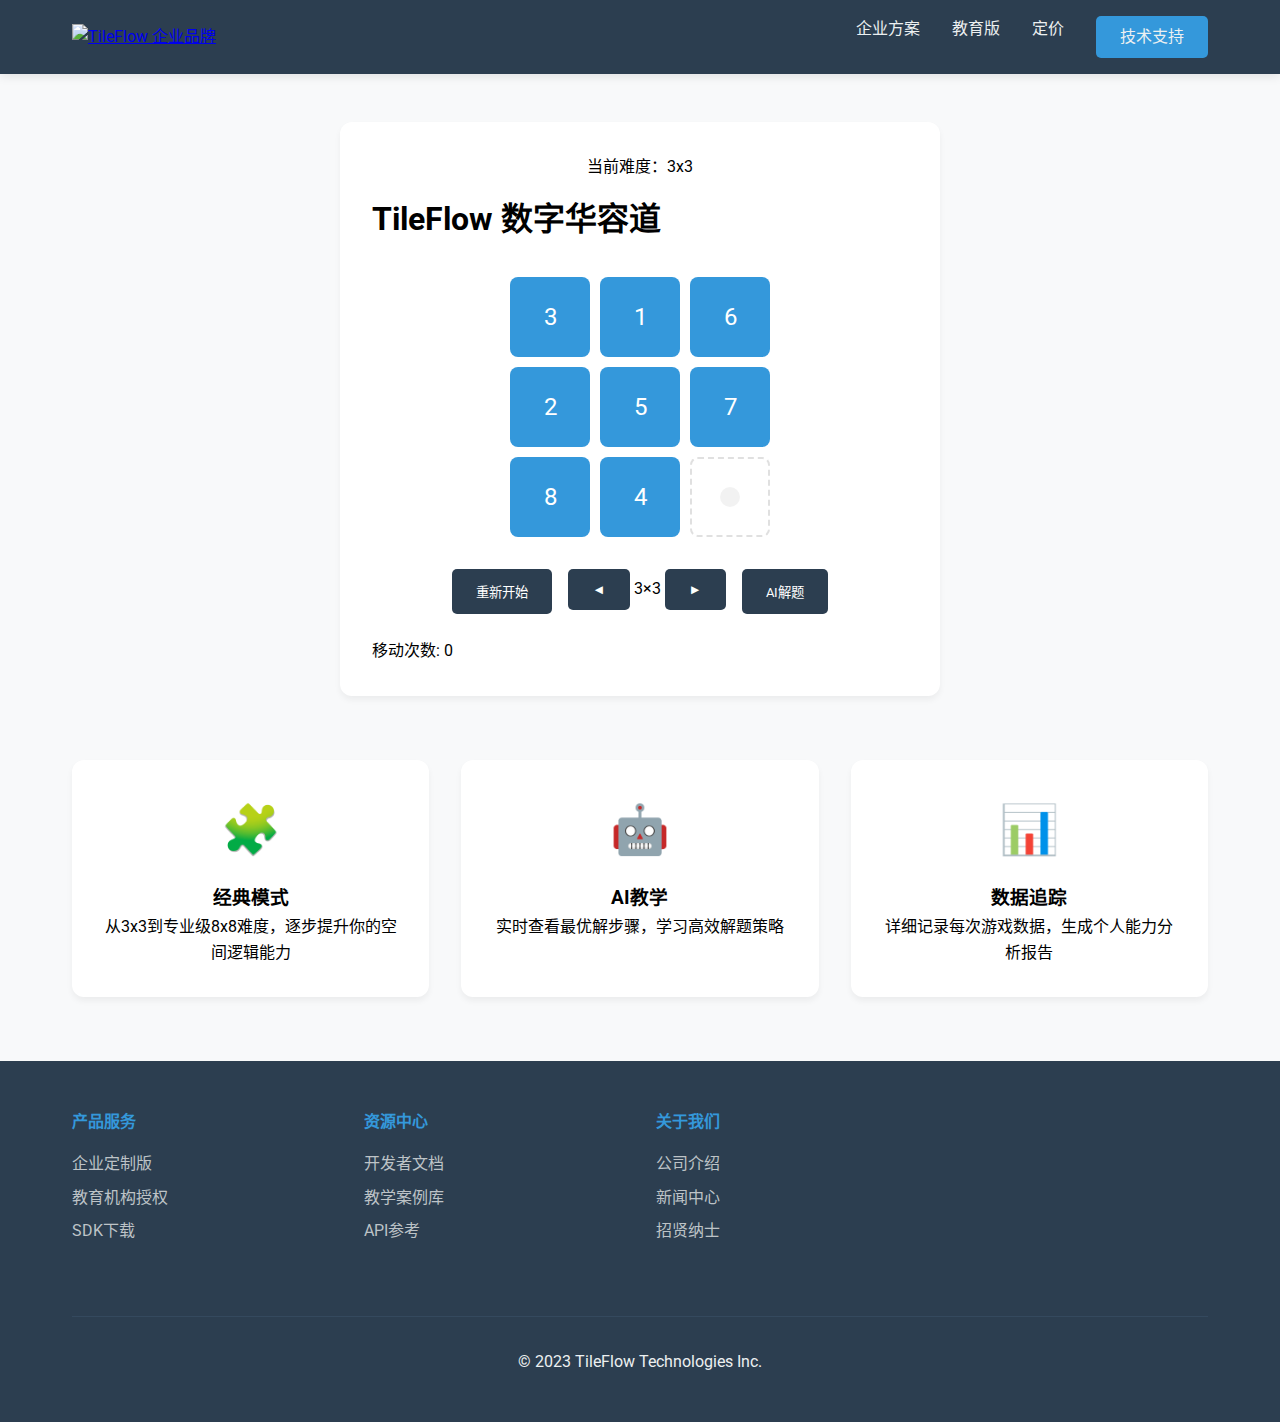
==== index.html @ 92e83d2c "全面优化游戏界面与核心功能" ====
<!DOCTYPE html>
<html lang="zh-CN">
<head>
    <meta charset="UTF-8">
    <meta name="viewport" content="width=device-width, initial-scale=1.0">
    
    <!-- SEO 优化 -->
    <title>TileFlow 数字华容道 | 智能解谜游戏</title>
    <meta name="description" content="TileFlow 提供专业级数字华容道体验，支持智能解题算法和跨平台游戏记录同步">
    <meta name="keywords" content="数字华容道, 智力游戏, 算法解谜, 在线游戏, 教育游戏">
    <meta name="author" content="TileFlow Inc.">

    <!-- 样式和字体 -->
    <link rel="stylesheet" href="styles.css">
    <link rel="preconnect" href="https://fonts.googleapis.com">
    <link href="https://fonts.googleapis.com/css2?family=Roboto:wght@400;500;700&display=swap" rel="stylesheet">
</head>

<body>
    <!-- 专业页眉 -->
    <header class="site-header">
        <nav class="header-nav">
            <a href="/" class="brand-logo">
                <img src="assets/logo.svg" alt="TileFlow 企业品牌" width="160" height="40">
            </a>
            <div class="nav-menu">
                <a href="#enterprise" class="nav-item">企业方案</a>
                <a href="#education" class="nav-item">教育版</a>
                <a href="#pricing" class="nav-item">定价</a>
                <a href="#support" class="nav-item cta-button">技术支持</a>
            </div>
        </nav>
    </header>

    <!-- 游戏主区域 -->
    <main class="game-section">
        <div class="game-container">
            <h1 class="game-title">TileFlow 数字华容道</h1>
            <div class="puzzle-board" id="puzzle-board"></div>
            
            <div class="controls">
                <button id="reset-button" class="control-btn">重新开始</button>
                <div class="difficulty-controls">
                    <button id="decrease-difficulty" class="control-btn">◄</button>
                    <span class="difficulty-display">3×3</span>
                    <button id="increase-difficulty" class="control-btn">►</button>
                </div>
                <button id="auto-solve" class="control-btn premium-feature">AI解题</button>
            </div>
            <p id="move-counter" class="stats-display">移动次数: 0</p>
        </div>
    </main>

    <!-- 功能展示 -->
    <section class="feature-showcase">
        <div class="feature-card">
            <div class="feature-icon">🧩</div>
            <h3>经典模式</h3>
            <p>从3x3到专业级8x8难度，逐步提升你的空间逻辑能力</p>
        </div>
        <div class="feature-card">
            <div class="feature-icon">🤖</div>
            <h3>AI教学</h3>
            <p>实时查看最优解步骤，学习高效解题策略</p>
        </div>
        <div class="feature-card">
            <div class="feature-icon">📊</div>
            <h3>数据追踪</h3>
            <p>详细记录每次游戏数据，生成个人能力分析报告</p>
        </div>
    </section>

    <!-- 企业页脚 -->
    <footer class="site-footer">
        <div class="footer-container">
            <div class="footer-section">
                <h4>产品服务</h4>
                <a href="#">企业定制版</a>
                <a href="#">教育机构授权</a>
                <a href="#">SDK下载</a>
            </div>
            <div class="footer-section">
                <h4>资源中心</h4>
                <a href="#">开发者文档</a>
                <a href="#">教学案例库</a>
                <a href="#">API参考</a>
            </div>
            <div class="footer-section">
                <h4>关于我们</h4>
                <a href="#">公司介绍</a>
                <a href="#">新闻中心</a>
                <a href="#">招贤纳士</a>
            </div>
            <div class="legal-info">
                <p>© 2023 TileFlow Technologies Inc.</p>
                <!-- <div class="legal-links">
                    <a href="#">隐私政策</a> | 
                    <a href="#">服务条款</a> | 
                    <a href="#">Cookie设置</a>
                </div>
                <div class="social-links">
                    <a href="#"><img src="assets/linkedin.svg" alt="LinkedIn" width="24"></a>
                    <a href="#"><img src="assets/twitter.svg" alt="Twitter" width="24"></a>
                    <a href="#"><img src="assets/github.svg" alt="GitHub" width="24"></a>
                </div> -->
            </div>
        </div>
    </footer>

    <script src="script.js" defer></script>
    <script src="solver.js" defer></script>
</body>
</html>
---- styles.css ----
/* styles.css */
/* 基础样式 */
* {
    margin: 0;
    padding: 0;
    box-sizing: border-box;
    font-family: 'Roboto', sans-serif;
}

body {
    background: #f8f9fa;
    line-height: 1.6;
}

/* 页眉样式 */
.site-header {
    background: #2c3e50;
    padding: 1rem 0;
    box-shadow: 0 2px 10px rgba(0,0,0,0.1);
}

.header-nav {
    max-width: 1200px;
    margin: 0 auto;
    padding: 0 2rem;
    display: flex;
    justify-content: space-between;
    align-items: center;
}

.nav-menu {
    display: flex;
    gap: 2rem;
}

.nav-item {
    color: #ecf0f1;
    text-decoration: none;
    font-weight: 500;
    transition: color 0.3s;
    position: relative;
}

.nav-item:hover::after {
    content: '';
    position: absolute;
    bottom: -5px;
    left: 0;
    width: 100%;
    height: 2px;
    background: #3498db;
}

.cta-button {
    background: #3498db;
    padding: 0.5rem 1.5rem;
    border-radius: 5px;
    transition: background 0.3s;
}

.cta-button:hover {
    background: #2980b9;
}

/* 游戏区域 */
.game-section {
    max-width: 1200px;
    margin: 3rem auto;
    padding: 0 2rem;
}

.game-container {
    background: white;
    padding: 2rem;
    border-radius: 12px;
    box-shadow: 0 4px 6px rgba(0,0,0,0.05);
    margin: 0 auto;
    max-width: 600px;
}

.puzzle-board {
    display: grid;
    gap: 10px;
    margin: 2rem 0;
    justify-content: center;
}

.puzzle-tile {
    width: 80px;
    height: 80px;
    background: #3498db;
    color: white;
    border-radius: 8px;
    display: flex;
    align-items: center;
    justify-content: center;
    font-size: 1.5rem;
    cursor: pointer;
    transition: transform 0.2s;
}

.puzzle-tile:hover {
    transform: scale(1.05);
}

.controls {
    display: flex;
    justify-content: center;
    gap: 1rem;
    flex-wrap: wrap;
    margin: 1.5rem 0;
}

.control-btn {
    background: #2c3e50;
    color: white;
    padding: 0.8rem 1.5rem;
    border: none;
    border-radius: 5px;
    cursor: pointer;
    transition: background 0.3s;
}

.control-btn:hover {
    background: #34495e;
}

/* 功能展示 */
.feature-showcase {
    max-width: 1200px;
    margin: 4rem auto;
    padding: 0 2rem;
    display: grid;
    grid-template-columns: repeat(auto-fit, minmax(280px, 1fr));
    gap: 2rem;
}

.feature-card {
    background: white;
    padding: 2rem;
    border-radius: 12px;
    box-shadow: 0 4px 6px rgba(0,0,0,0.05);
    text-align: center;
    transition: transform 0.3s;
}

.feature-card:hover {
    transform: translateY(-5px);
}

.feature-icon {
    font-size: 3rem;
    margin-bottom: 1rem;
}

/* 页脚样式 */
.site-footer {
    background: #2c3e50;
    color: #ecf0f1;
    margin-top: 4rem;
    padding: 3rem 0;
}

.footer-container {
    max-width: 1200px;
    margin: 0 auto;
    padding: 0 2rem;
    display: grid;
    grid-template-columns: repeat(auto-fit, minmax(250px, 1fr));
    gap: 2rem;
}

.footer-section h4 {
    color: #3498db;
    margin-bottom: 1rem;
}

.footer-section a {
    color: #bdc3c7;
    text-decoration: none;
    display: block;
    margin: 0.5rem 0;
    transition: color 0.3s;
}

.footer-section a:hover {
    color: #3498db;
}

.legal-info {
    grid-column: 1 / -1;
    text-align: center;
    margin-top: 2rem;
    padding-top: 2rem;
    border-top: 1px solid #34495e;
}

.social-links {
    margin-top: 1rem;
    display: flex;
    justify-content: center;
    gap: 1rem;
}

/* 响应式设计 */
@media (max-width: 768px) {
    .header-nav {
        flex-direction: column;
        gap: 1rem;
    }

    .nav-menu {
        flex-wrap: wrap;
        justify-content: center;
    }

    .game-container {
        padding: 1.5rem;
    }

    .puzzle-tile {
        width: 60px;
        height: 60px;
        font-size: 1.2rem;
    }
}

/* 修改 puzzle-tile.empty 的样式 */
.puzzle-tile.empty {
    background: transparent !important; /* 强制透明背景 */
    border: 2px dashed #e0e0e0; /* 添加虚线边框提示可移动区域 */
    box-shadow: none;
    cursor: not-allowed; /* 禁止操作光标 */
    transition: border-color 0.3s ease; /* 添加边框过渡动画 */
}

/* 移除悬停效果 */
.puzzle-tile.empty:hover {
    transform: none;
    background: transparent;
}

/* 可选：添加空块动画效果 */
.puzzle-tile.empty::after {
    content: "";
    display: block;
    width: 20px;
    height: 20px;
    background: rgba(0,0,0,0.05);
    border-radius: 50%;
    animation: pulse 1.5s infinite;
}

@keyframes pulse {
    0% { transform: scale(0.8); opacity: 0.5; }
    50% { transform: scale(1.2); opacity: 0.2; }
    100% { transform: scale(0.8); opacity: 0.5; }
}
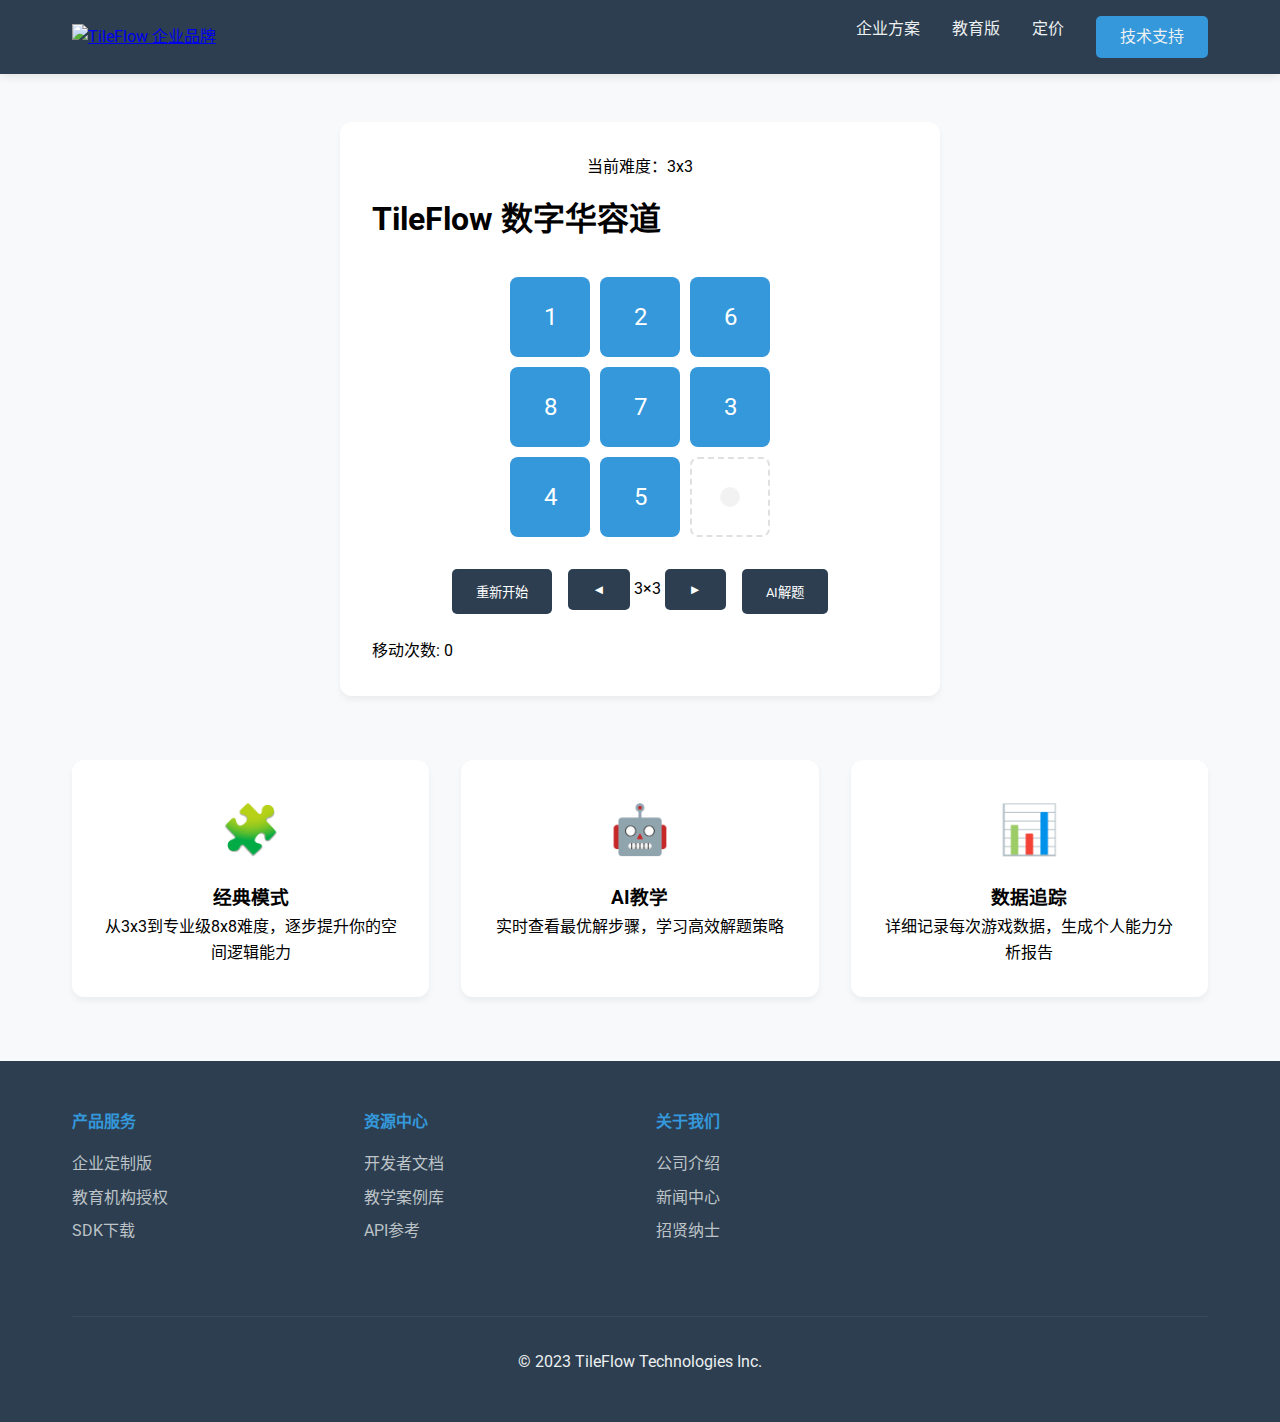
==== commit c97ac0ea: "add adsense." ====
--- a/index.html
+++ b/index.html
@@ -2,6 +2,7 @@
 <html lang="zh-CN">
 <head>
     <meta charset="UTF-8">
+    <meta name="google-adsense-account" content="ca-pub-9245714228354292">
     <meta name="viewport" content="width=device-width, initial-scale=1.0">
     
     <!-- SEO 优化 -->
@@ -14,6 +15,7 @@
     <link rel="stylesheet" href="styles.css">
     <link rel="preconnect" href="https://fonts.googleapis.com">
     <link href="https://fonts.googleapis.com/css2?family=Roboto:wght@400;500;700&display=swap" rel="stylesheet">
+    <script async src="https://pagead2.googlesyndication.com/pagead/js/adsbygoogle.js?client=ca-pub-9245714228354292" crossorigin="anonymous"></script>
 </head>
 
 <body>
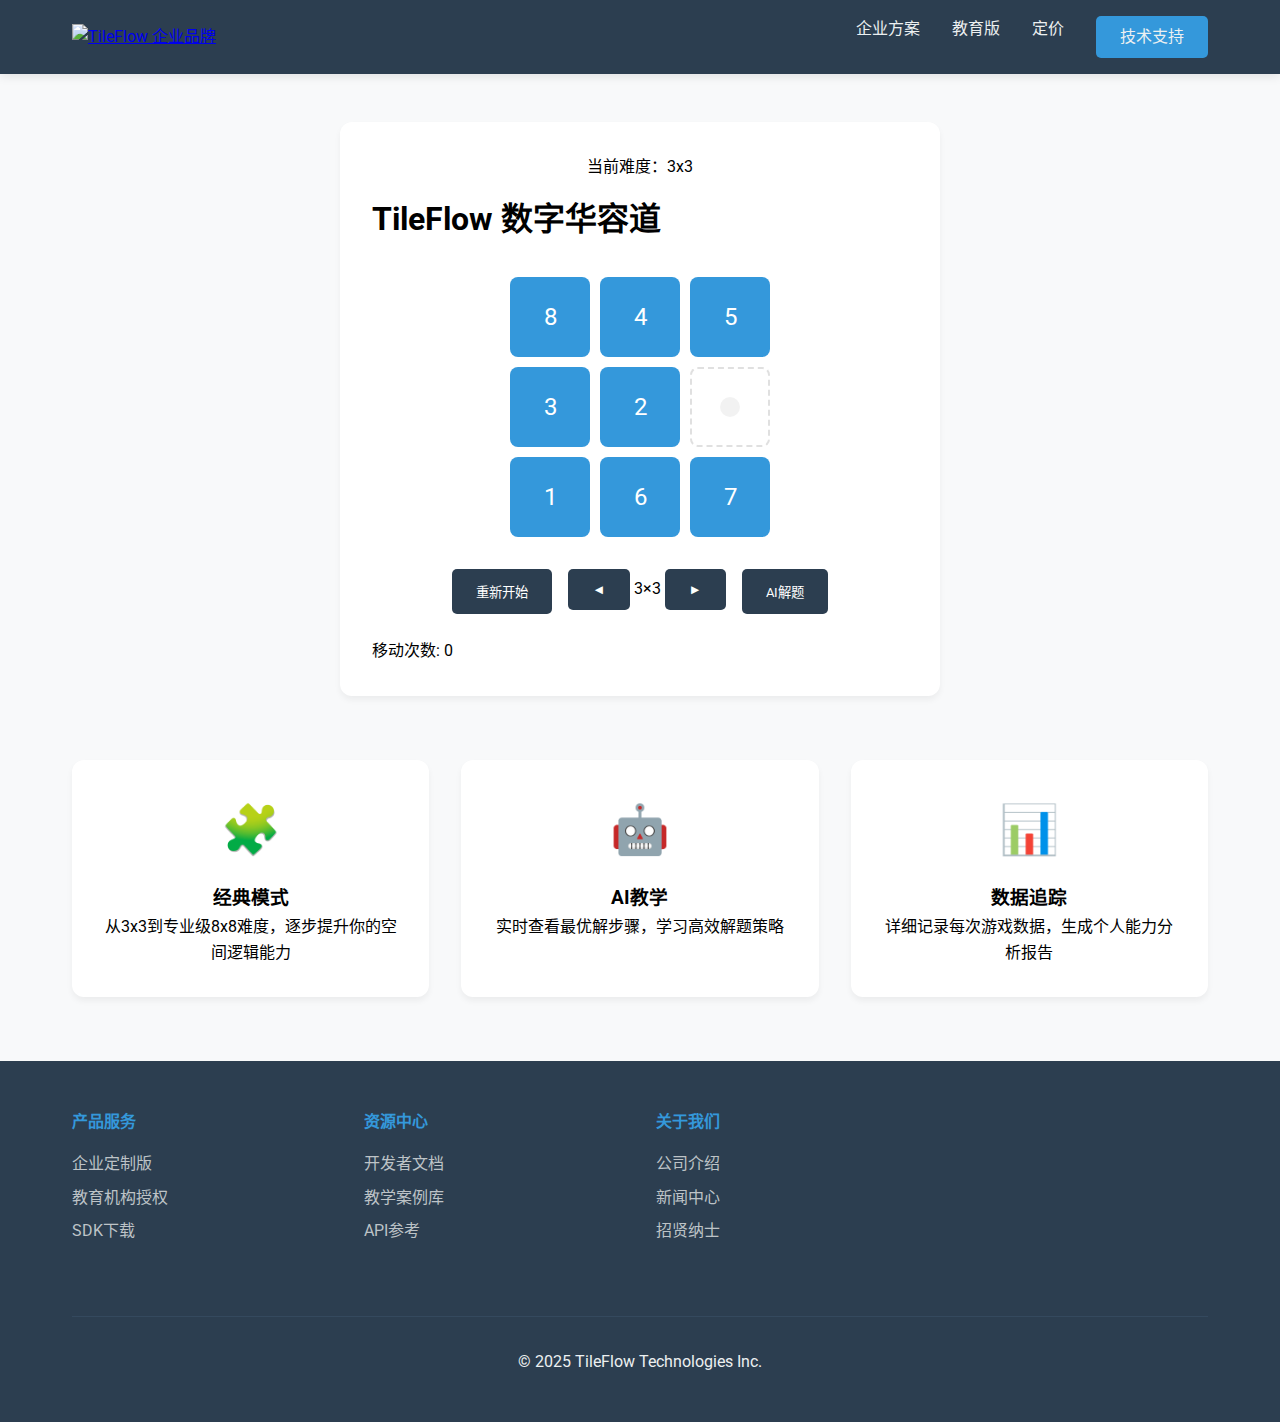
==== commit d7d1e7c8: "2023-->2025" ====
--- a/index.html
+++ b/index.html
@@ -94,7 +94,7 @@
                 <a href="#">招贤纳士</a>
             </div>
             <div class="legal-info">
-                <p>© 2023 TileFlow Technologies Inc.</p>
+                <p>© 2025 TileFlow Technologies Inc.</p>
                 <!-- <div class="legal-links">
                     <a href="#">隐私政策</a> | 
                     <a href="#">服务条款</a> | 
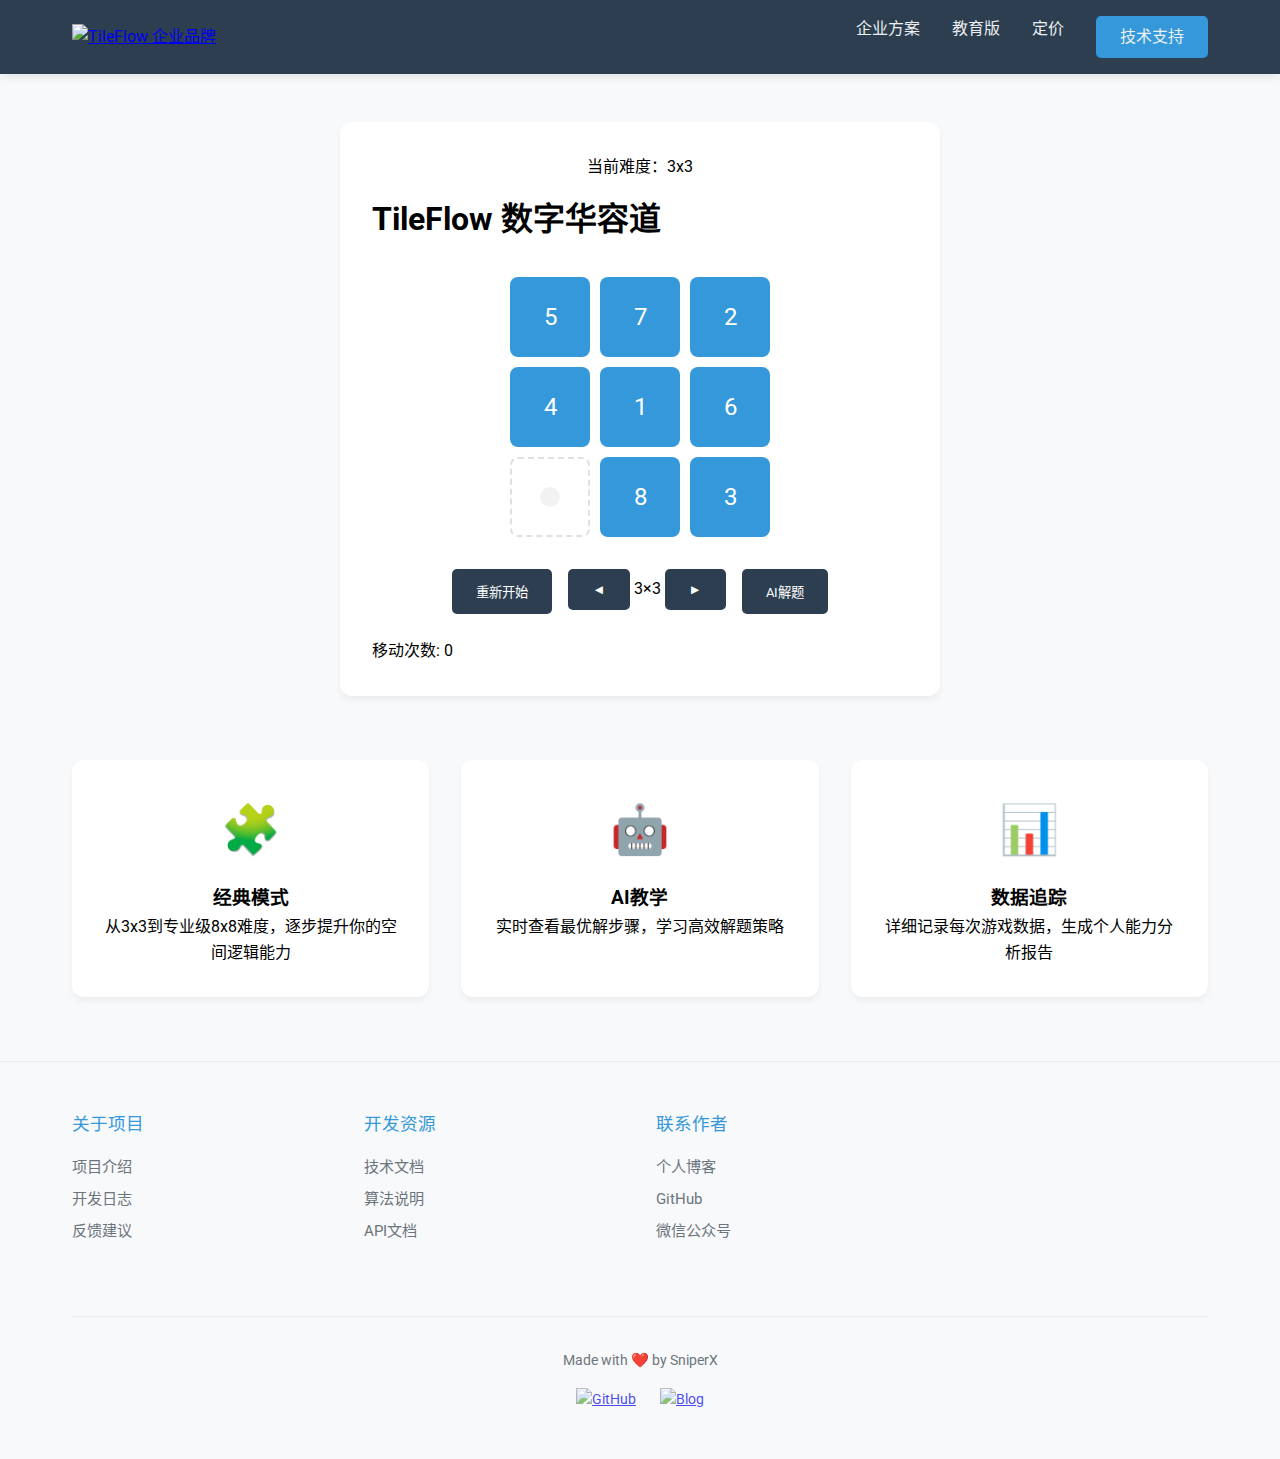
==== commit 90f9a2ab: "美化页面" ====
--- a/index.html
+++ b/index.html
@@ -72,39 +72,33 @@
         </div>
     </section>
 
-    <!-- 企业页脚 -->
+    <!-- 简约页脚 -->
     <footer class="site-footer">
         <div class="footer-container">
             <div class="footer-section">
-                <h4>产品服务</h4>
-                <a href="#">企业定制版</a>
-                <a href="#">教育机构授权</a>
-                <a href="#">SDK下载</a>
+                <h4>关于项目</h4>
+                <a href="#">项目介绍</a>
+                <a href="#">开发日志</a>
+                <a href="#">反馈建议</a>
             </div>
             <div class="footer-section">
-                <h4>资源中心</h4>
-                <a href="#">开发者文档</a>
-                <a href="#">教学案例库</a>
-                <a href="#">API参考</a>
+                <h4>开发资源</h4>
+                <a href="#">技术文档</a>
+                <a href="#">算法说明</a>
+                <a href="#">API文档</a>
             </div>
             <div class="footer-section">
-                <h4>关于我们</h4>
-                <a href="#">公司介绍</a>
-                <a href="#">新闻中心</a>
-                <a href="#">招贤纳士</a>
+                <h4>联系作者</h4>
+                <a href="#">个人博客</a>
+                <a href="#">GitHub</a>
+                <a href="#">微信公众号</a>
             </div>
             <div class="legal-info">
-                <p>© 2025 TileFlow Technologies Inc.</p>
-                <!-- <div class="legal-links">
-                    <a href="#">隐私政策</a> | 
-                    <a href="#">服务条款</a> | 
-                    <a href="#">Cookie设置</a>
+                <p>Made with ❤️ by SniperX</p>
+                <div class="social-links">
+                    <a href="#" title="GitHub"><img src="assets/github.svg" alt="GitHub" width="24"></a>
+                    <a href="#" title="博客"><img src="assets/blog.svg" alt="Blog" width="24"></a>
                 </div>
-                <div class="social-links">
-                    <a href="#"><img src="assets/linkedin.svg" alt="LinkedIn" width="24"></a>
-                    <a href="#"><img src="assets/twitter.svg" alt="Twitter" width="24"></a>
-                    <a href="#"><img src="assets/github.svg" alt="GitHub" width="24"></a>
-                </div> -->
             </div>
         </div>
     </footer>
--- a/styles.css
+++ b/styles.css
@@ -155,10 +155,11 @@
 
 /* 页脚样式 */
 .site-footer {
-    background: #2c3e50;
-    color: #ecf0f1;
+    background: #f8f9fa;
+    color: #2c3e50;
     margin-top: 4rem;
     padding: 3rem 0;
+    border-top: 1px solid #e9ecef;
 }
 
 .footer-container {
@@ -173,18 +174,22 @@
 .footer-section h4 {
     color: #3498db;
     margin-bottom: 1rem;
+    font-size: 1.1rem;
+    font-weight: 500;
 }
 
 .footer-section a {
-    color: #bdc3c7;
+    color: #6c757d;
     text-decoration: none;
     display: block;
     margin: 0.5rem 0;
     transition: color 0.3s;
+    font-size: 0.95rem;
 }
 
 .footer-section a:hover {
     color: #3498db;
+    transform: translateX(5px);
 }
 
 .legal-info {
@@ -192,14 +197,26 @@
     text-align: center;
     margin-top: 2rem;
     padding-top: 2rem;
-    border-top: 1px solid #34495e;
+    border-top: 1px solid #e9ecef;
+    font-size: 0.9rem;
+    color: #6c757d;
 }
 
 .social-links {
     margin-top: 1rem;
     display: flex;
     justify-content: center;
-    gap: 1rem;
+    gap: 1.5rem;
+}
+
+.social-links a {
+    opacity: 0.7;
+    transition: opacity 0.3s, transform 0.3s;
+}
+
+.social-links a:hover {
+    opacity: 1;
+    transform: translateY(-3px);
 }
 
 /* 响应式设计 */
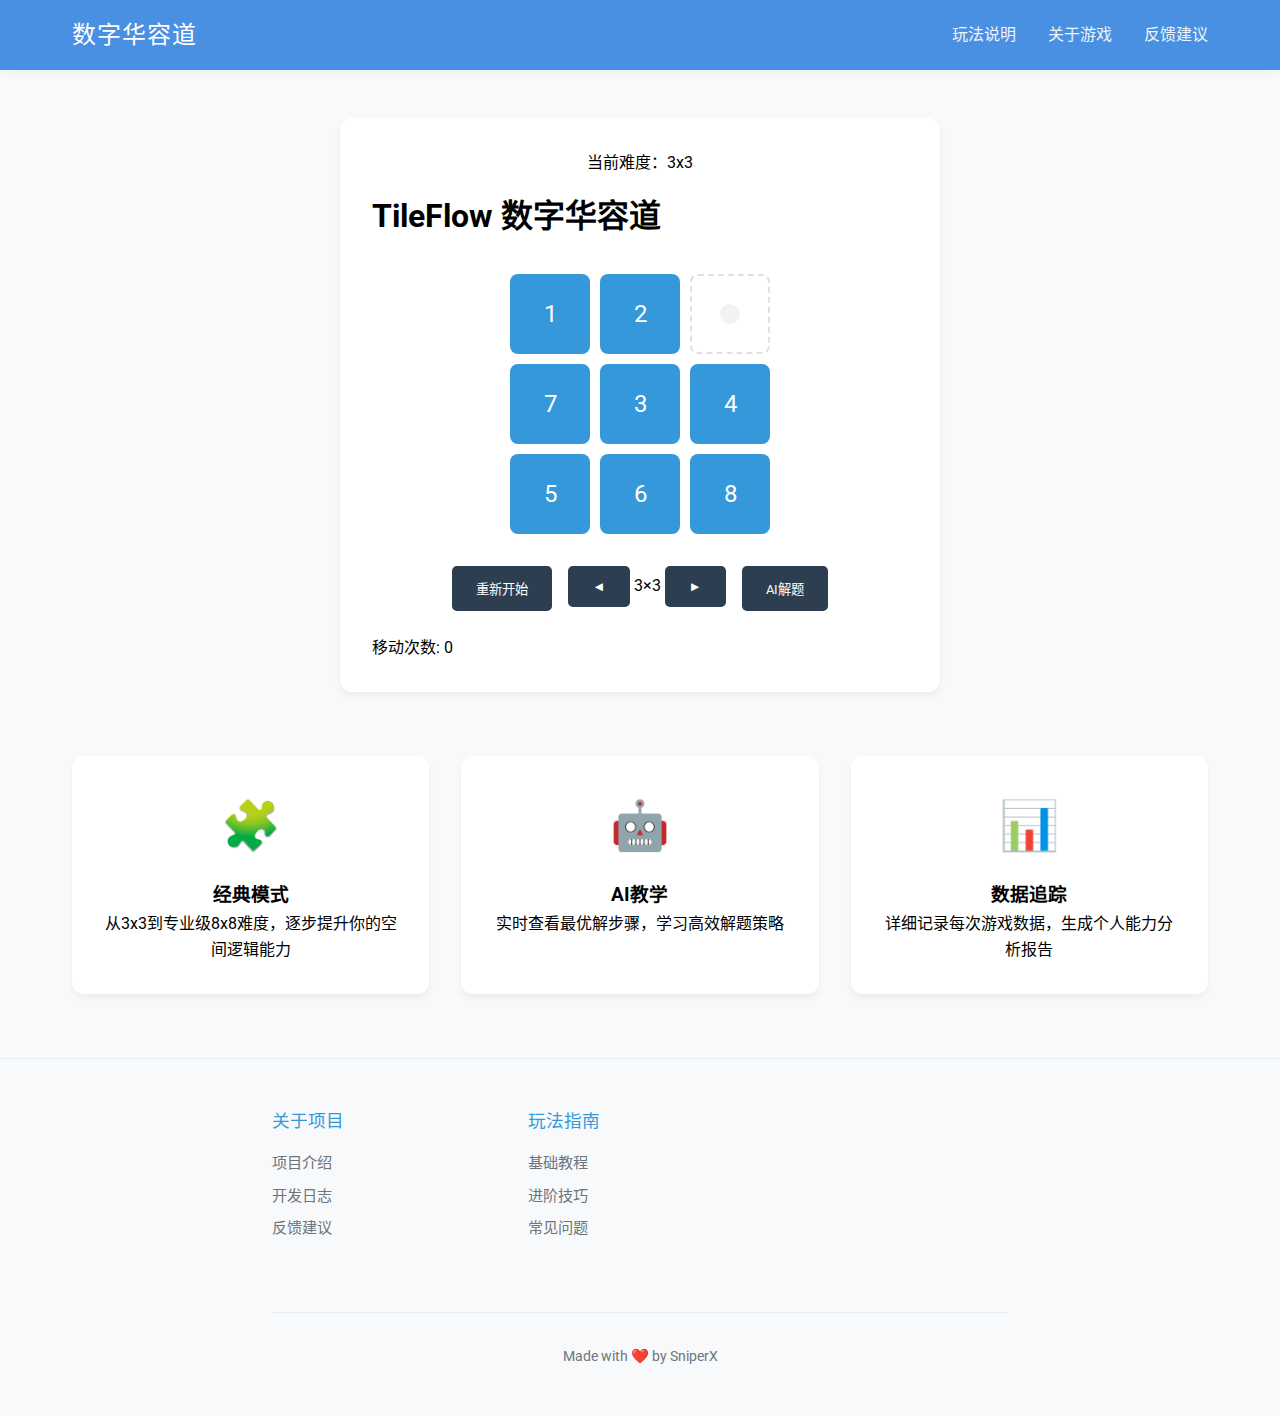
==== commit e925aca4: "更新页面样式和导航菜单，优化页眉和页脚内容，调整最大宽度和颜色方案" ====
--- a/index.html
+++ b/index.html
@@ -19,17 +19,16 @@
 </head>
 
 <body>
-    <!-- 专业页眉 -->
+    <!-- 简约页眉 -->
     <header class="site-header">
         <nav class="header-nav">
             <a href="/" class="brand-logo">
-                <img src="assets/logo.svg" alt="TileFlow 企业品牌" width="160" height="40">
+                数字华容道
             </a>
             <div class="nav-menu">
-                <a href="#enterprise" class="nav-item">企业方案</a>
-                <a href="#education" class="nav-item">教育版</a>
-                <a href="#pricing" class="nav-item">定价</a>
-                <a href="#support" class="nav-item cta-button">技术支持</a>
+                <a href="#how-to-play" class="nav-item">玩法说明</a>
+                <a href="#about" class="nav-item">关于游戏</a>
+                <a href="#feedback" class="nav-item">反馈建议</a>
             </div>
         </nav>
     </header>
@@ -82,23 +81,13 @@
                 <a href="#">反馈建议</a>
             </div>
             <div class="footer-section">
-                <h4>开发资源</h4>
-                <a href="#">技术文档</a>
-                <a href="#">算法说明</a>
-                <a href="#">API文档</a>
-            </div>
-            <div class="footer-section">
-                <h4>联系作者</h4>
-                <a href="#">个人博客</a>
-                <a href="#">GitHub</a>
-                <a href="#">微信公众号</a>
+                <h4>玩法指南</h4>
+                <a href="#">基础教程</a>
+                <a href="#">进阶技巧</a>
+                <a href="#">常见问题</a>
             </div>
             <div class="legal-info">
                 <p>Made with ❤️ by SniperX</p>
-                <div class="social-links">
-                    <a href="#" title="GitHub"><img src="assets/github.svg" alt="GitHub" width="24"></a>
-                    <a href="#" title="博客"><img src="assets/blog.svg" alt="Blog" width="24"></a>
-                </div>
             </div>
         </div>
     </footer>
--- a/styles.css
+++ b/styles.css
@@ -14,9 +14,9 @@
 
 /* 页眉样式 */
 .site-header {
-    background: #2c3e50;
+    background: #4a90e2;  /* 更友好的蓝色 */
     padding: 1rem 0;
-    box-shadow: 0 2px 10px rgba(0,0,0,0.1);
+    box-shadow: 0 2px 10px rgba(0,0,0,0.05);
 }
 
 .header-nav {
@@ -28,17 +28,30 @@
     align-items: center;
 }
 
+.brand-logo {
+    color: white;
+    text-decoration: none;
+    font-size: 1.5rem;
+    font-weight: 500;
+    letter-spacing: 1px;
+}
+
 .nav-menu {
     display: flex;
     gap: 2rem;
 }
 
 .nav-item {
-    color: #ecf0f1;
+    color: white;
     text-decoration: none;
-    font-weight: 500;
-    transition: color 0.3s;
+    font-weight: 400;
+    transition: all 0.3s;
     position: relative;
+    opacity: 0.9;
+}
+
+.nav-item:hover {
+    opacity: 1;
 }
 
 .nav-item:hover::after {
@@ -48,18 +61,11 @@
     left: 0;
     width: 100%;
     height: 2px;
-    background: #3498db;
+    background: white;
 }
 
 .cta-button {
-    background: #3498db;
-    padding: 0.5rem 1.5rem;
-    border-radius: 5px;
-    transition: background 0.3s;
-}
-
-.cta-button:hover {
-    background: #2980b9;
+    display: none;
 }
 
 /* 游戏区域 */
@@ -163,11 +169,11 @@
 }
 
 .footer-container {
-    max-width: 1200px;
+    max-width: 800px;  /* 缩小最大宽度 */
     margin: 0 auto;
     padding: 0 2rem;
     display: grid;
-    grid-template-columns: repeat(auto-fit, minmax(250px, 1fr));
+    grid-template-columns: repeat(auto-fit, minmax(200px, 1fr));
     gap: 2rem;
 }
 
@@ -203,20 +209,7 @@
 }
 
 .social-links {
-    margin-top: 1rem;
-    display: flex;
-    justify-content: center;
-    gap: 1.5rem;
-}
-
-.social-links a {
-    opacity: 0.7;
-    transition: opacity 0.3s, transform 0.3s;
-}
-
-.social-links a:hover {
-    opacity: 1;
-    transform: translateY(-3px);
+    display: none;
 }
 
 /* 响应式设计 */
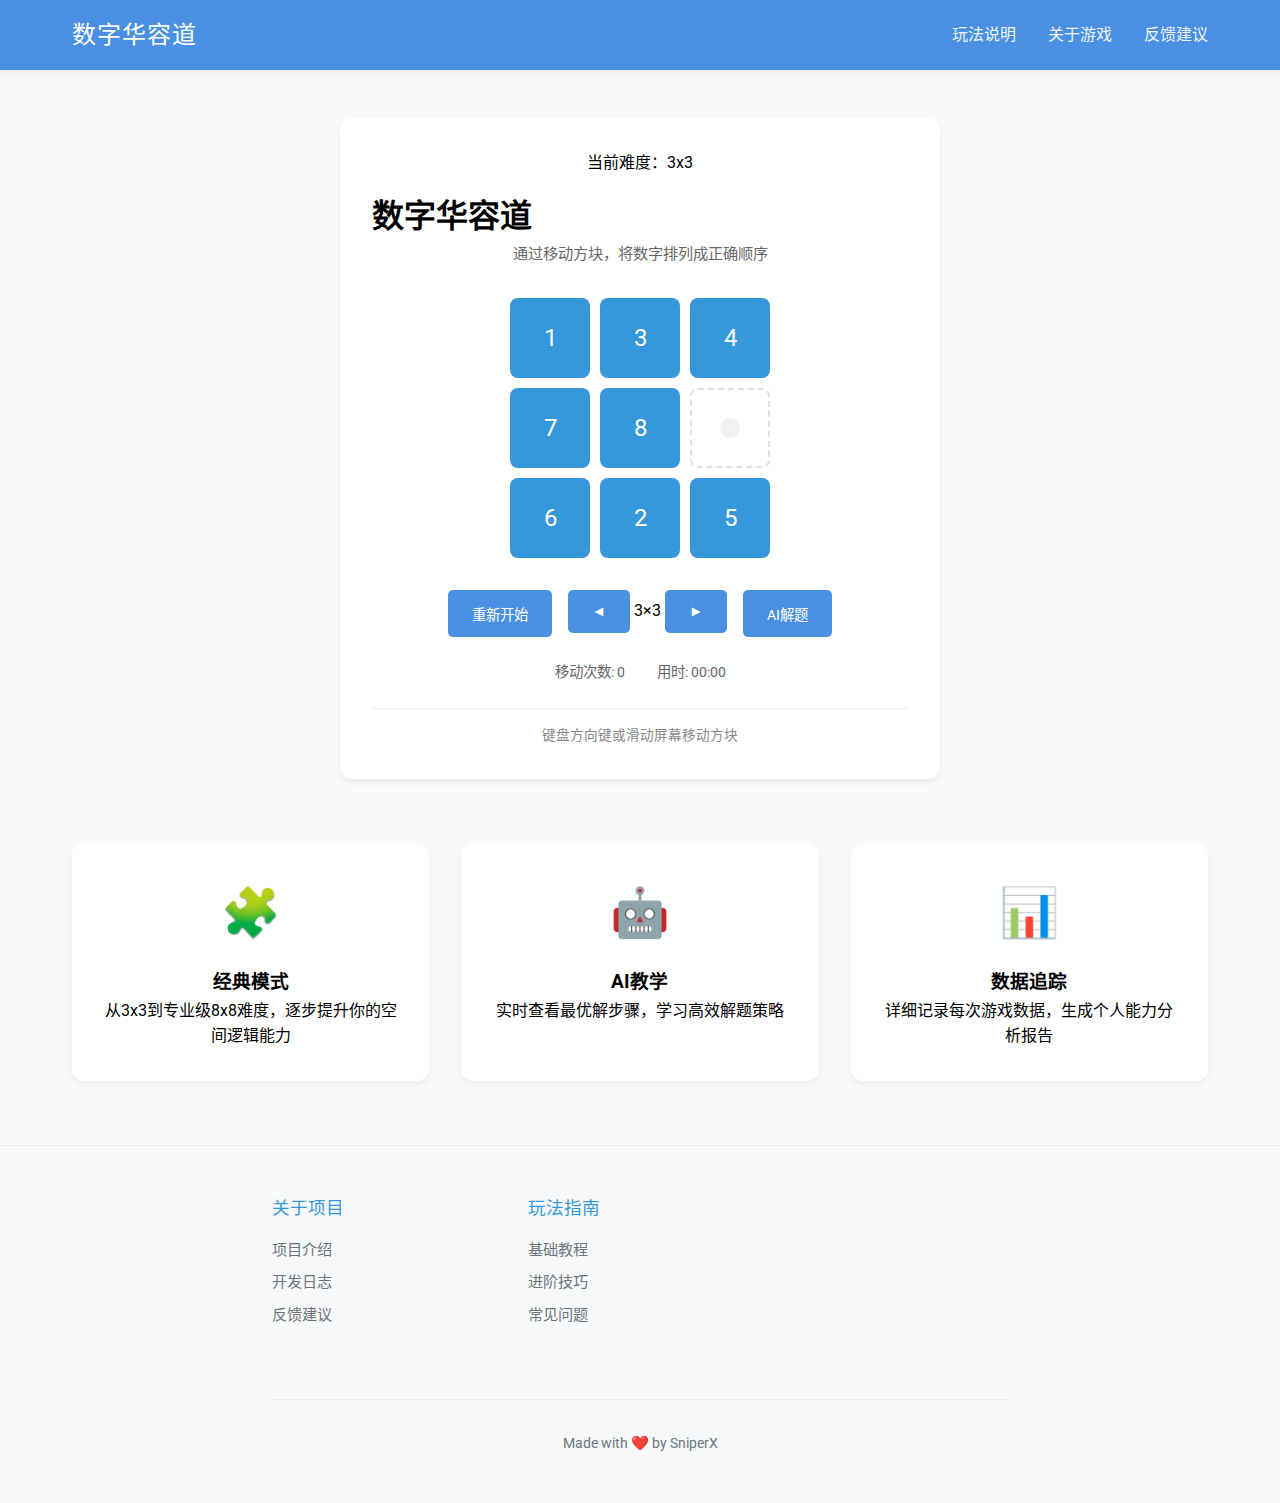
==== commit d88c635a: "优化游戏界面，增加移动次数和用时显示，添加胜利提示和最佳成绩存储功能，更新样式以提升用户体验" ====
--- a/index.html
+++ b/index.html
@@ -9,13 +9,27 @@
     <title>TileFlow 数字华容道 | 智能解谜游戏</title>
     <meta name="description" content="TileFlow 提供专业级数字华容道体验，支持智能解题算法和跨平台游戏记录同步">
     <meta name="keywords" content="数字华容道, 智力游戏, 算法解谜, 在线游戏, 教育游戏">
-    <meta name="author" content="TileFlow Inc.">
+    <meta name="author" content="SniperX">
 
     <!-- 样式和字体 -->
     <link rel="stylesheet" href="styles.css">
     <link rel="preconnect" href="https://fonts.googleapis.com">
     <link href="https://fonts.googleapis.com/css2?family=Roboto:wght@400;500;700&display=swap" rel="stylesheet">
     <script async src="https://pagead2.googlesyndication.com/pagead/js/adsbygoogle.js?client=ca-pub-9245714228354292" crossorigin="anonymous"></script>
+
+    <!-- Favicon -->
+    <link rel="icon" type="image/png" href="assets/favicon.png">
+    <link rel="apple-touch-icon" href="assets/apple-touch-icon.png">
+    
+    <!-- 移动端优化 -->
+    <meta name="theme-color" content="#4a90e2">
+    <meta name="apple-mobile-web-app-capable" content="yes">
+    <meta name="apple-mobile-web-app-status-bar-style" content="black">
+    
+    <!-- 社交分享优化 -->
+    <meta property="og:title" content="数字华容道 | 智能解谜游戏">
+    <meta property="og:description" content="一款简单有趣的数字华容道游戏，支持智能解题">
+    <meta property="og:image" content="assets/og-image.png">
 </head>
 
 <body>
@@ -36,7 +50,9 @@
     <!-- 游戏主区域 -->
     <main class="game-section">
         <div class="game-container">
-            <h1 class="game-title">TileFlow 数字华容道</h1>
+            <h1 class="game-title">数字华容道</h1>
+            <p class="game-description">通过移动方块，将数字排列成正确顺序</p>
+            
             <div class="puzzle-board" id="puzzle-board"></div>
             
             <div class="controls">
@@ -46,9 +62,15 @@
                     <span class="difficulty-display">3×3</span>
                     <button id="increase-difficulty" class="control-btn">►</button>
                 </div>
-                <button id="auto-solve" class="control-btn premium-feature">AI解题</button>
+                <button id="auto-solve" class="control-btn">AI解题</button>
             </div>
-            <p id="move-counter" class="stats-display">移动次数: 0</p>
+            <div class="game-stats">
+                <p id="move-counter" class="stats-display">移动次数: 0</p>
+                <p id="time-counter" class="stats-display">用时: 00:00</p>
+            </div>
+            <div class="game-controls-help">
+                <p>键盘方向键或滑动屏幕移动方块</p>
+            </div>
         </div>
     </main>
 
--- a/styles.css
+++ b/styles.css
@@ -118,17 +118,25 @@
 }
 
 .control-btn {
-    background: #2c3e50;
+    background: #4a90e2;
     color: white;
     padding: 0.8rem 1.5rem;
     border: none;
     border-radius: 5px;
     cursor: pointer;
-    transition: background 0.3s;
+    transition: all 0.3s;
+    font-size: 0.9rem;
 }
 
 .control-btn:hover {
-    background: #34495e;
+    background: #357abd;
+    transform: translateY(-2px);
+}
+
+.control-btn:disabled {
+    background: #ccc;
+    cursor: not-allowed;
+    transform: none;
 }
 
 /* 功能展示 */
@@ -225,13 +233,29 @@
     }
 
     .game-container {
-        padding: 1.5rem;
+        padding: 1rem;
+        margin: 0 1rem;
     }
 
     .puzzle-tile {
         width: 60px;
         height: 60px;
         font-size: 1.2rem;
+    }
+
+    .controls {
+        gap: 0.5rem;
+    }
+
+    .control-btn {
+        padding: 0.6rem 1rem;
+        font-size: 0.85rem;
+    }
+
+    .game-stats {
+        flex-direction: column;
+        align-items: center;
+        gap: 0.5rem;
     }
 }
 
@@ -265,4 +289,54 @@
     0% { transform: scale(0.8); opacity: 0.5; }
     50% { transform: scale(1.2); opacity: 0.2; }
     100% { transform: scale(0.8); opacity: 0.5; }
+}
+
+/* 游戏说明文字 */
+.game-description {
+    text-align: center;
+    color: #666;
+    margin-bottom: 1.5rem;
+    font-size: 0.95rem;
+}
+
+/* 游戏数据显示 */
+.game-stats {
+    display: flex;
+    justify-content: center;
+    gap: 2rem;
+    margin-top: 1rem;
+}
+
+.stats-display {
+    color: #666;
+    font-size: 0.9rem;
+}
+
+/* 操作提示 */
+.game-controls-help {
+    text-align: center;
+    color: #888;
+    font-size: 0.85rem;
+    margin-top: 1.5rem;
+    padding-top: 1rem;
+    border-top: 1px solid #eee;
+}
+
+/* 添加胜利动画 */
+@keyframes win-animation {
+    0% { transform: scale(1); }
+    50% { transform: scale(1.1); }
+    100% { transform: scale(1); }
+}
+
+.puzzle-board.win {
+    animation: win-animation 0.5s ease;
+}
+
+/* 添加触摸反馈 */
+@media (hover: none) {
+    .puzzle-tile:active {
+        transform: scale(0.95);
+        opacity: 0.8;
+    }
 }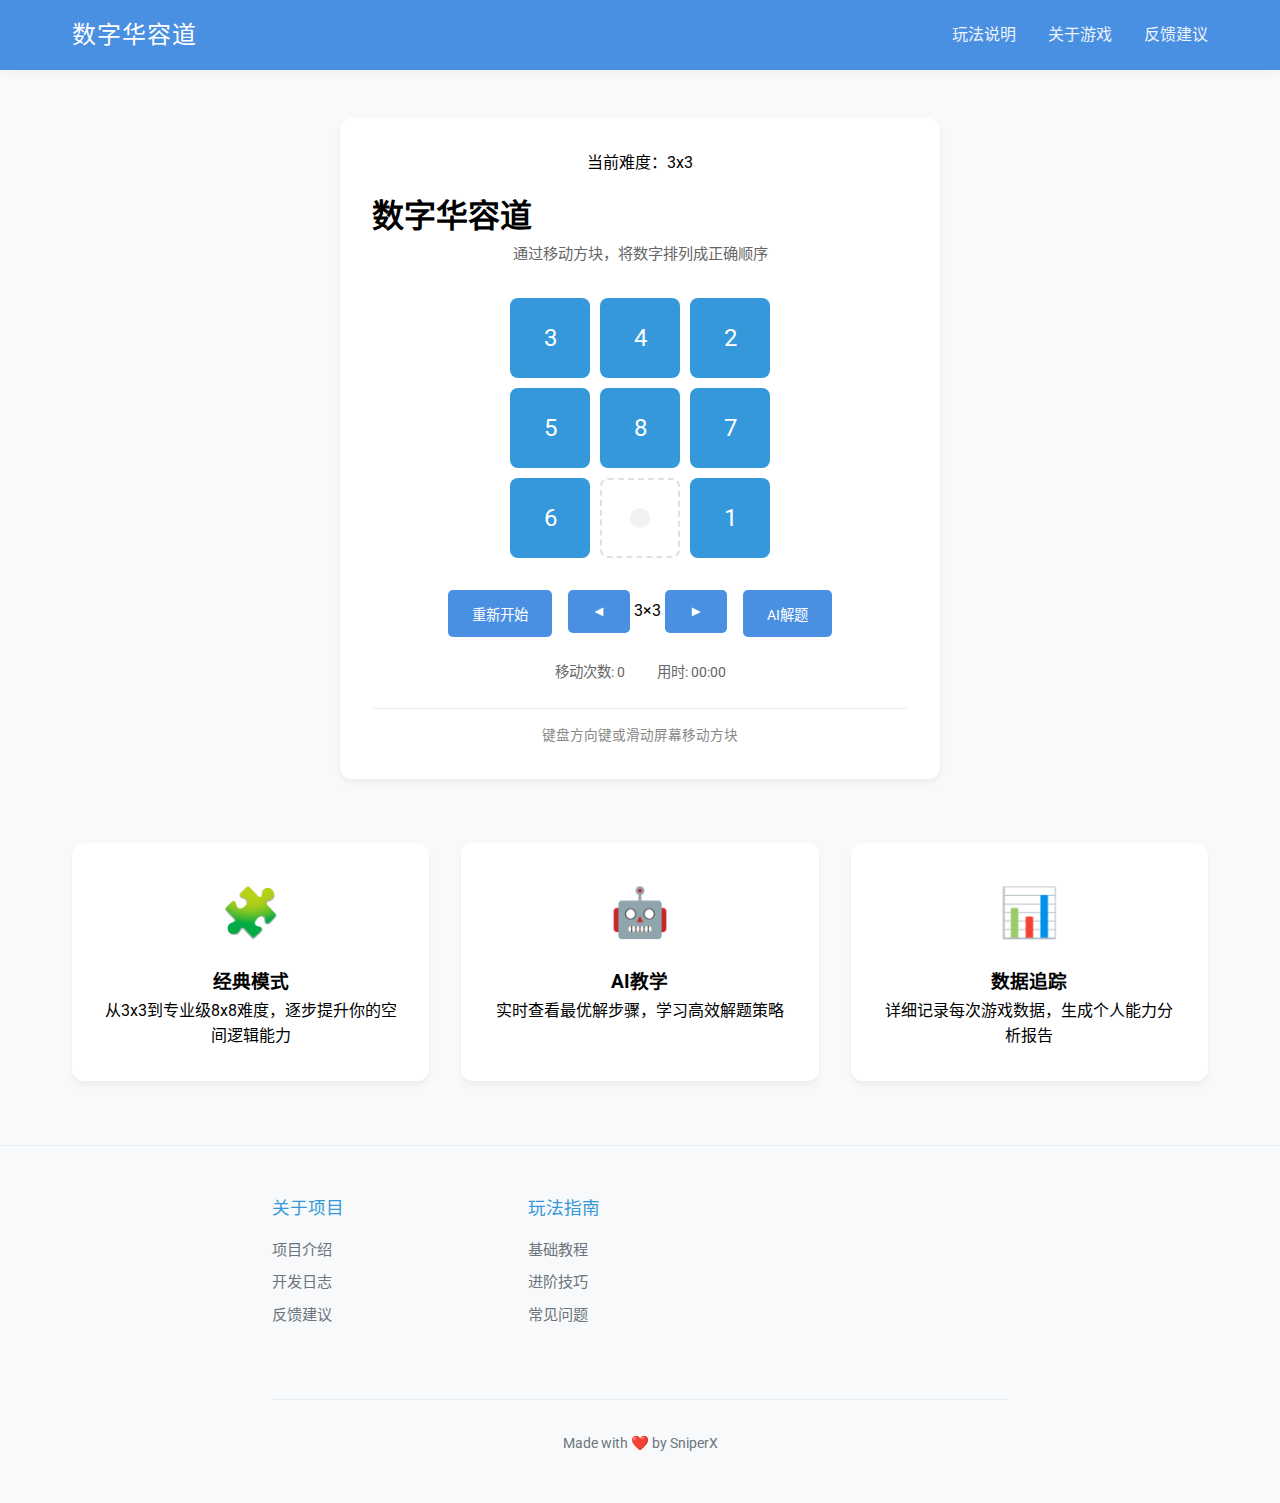
==== commit 20ef073f: "更新导航菜单链接，调整为指向具体的指南页面" ====
--- a/index.html
+++ b/index.html
@@ -40,9 +40,9 @@
                 数字华容道
             </a>
             <div class="nav-menu">
-                <a href="#how-to-play" class="nav-item">玩法说明</a>
-                <a href="#about" class="nav-item">关于游戏</a>
-                <a href="#feedback" class="nav-item">反馈建议</a>
+                <a href="guide.html#how-to-play" class="nav-item">玩法说明</a>
+                <a href="guide.html#about-game" class="nav-item">关于游戏</a>
+                <a href="guide.html#feedback" class="nav-item">反馈建议</a>
             </div>
         </nav>
     </header>
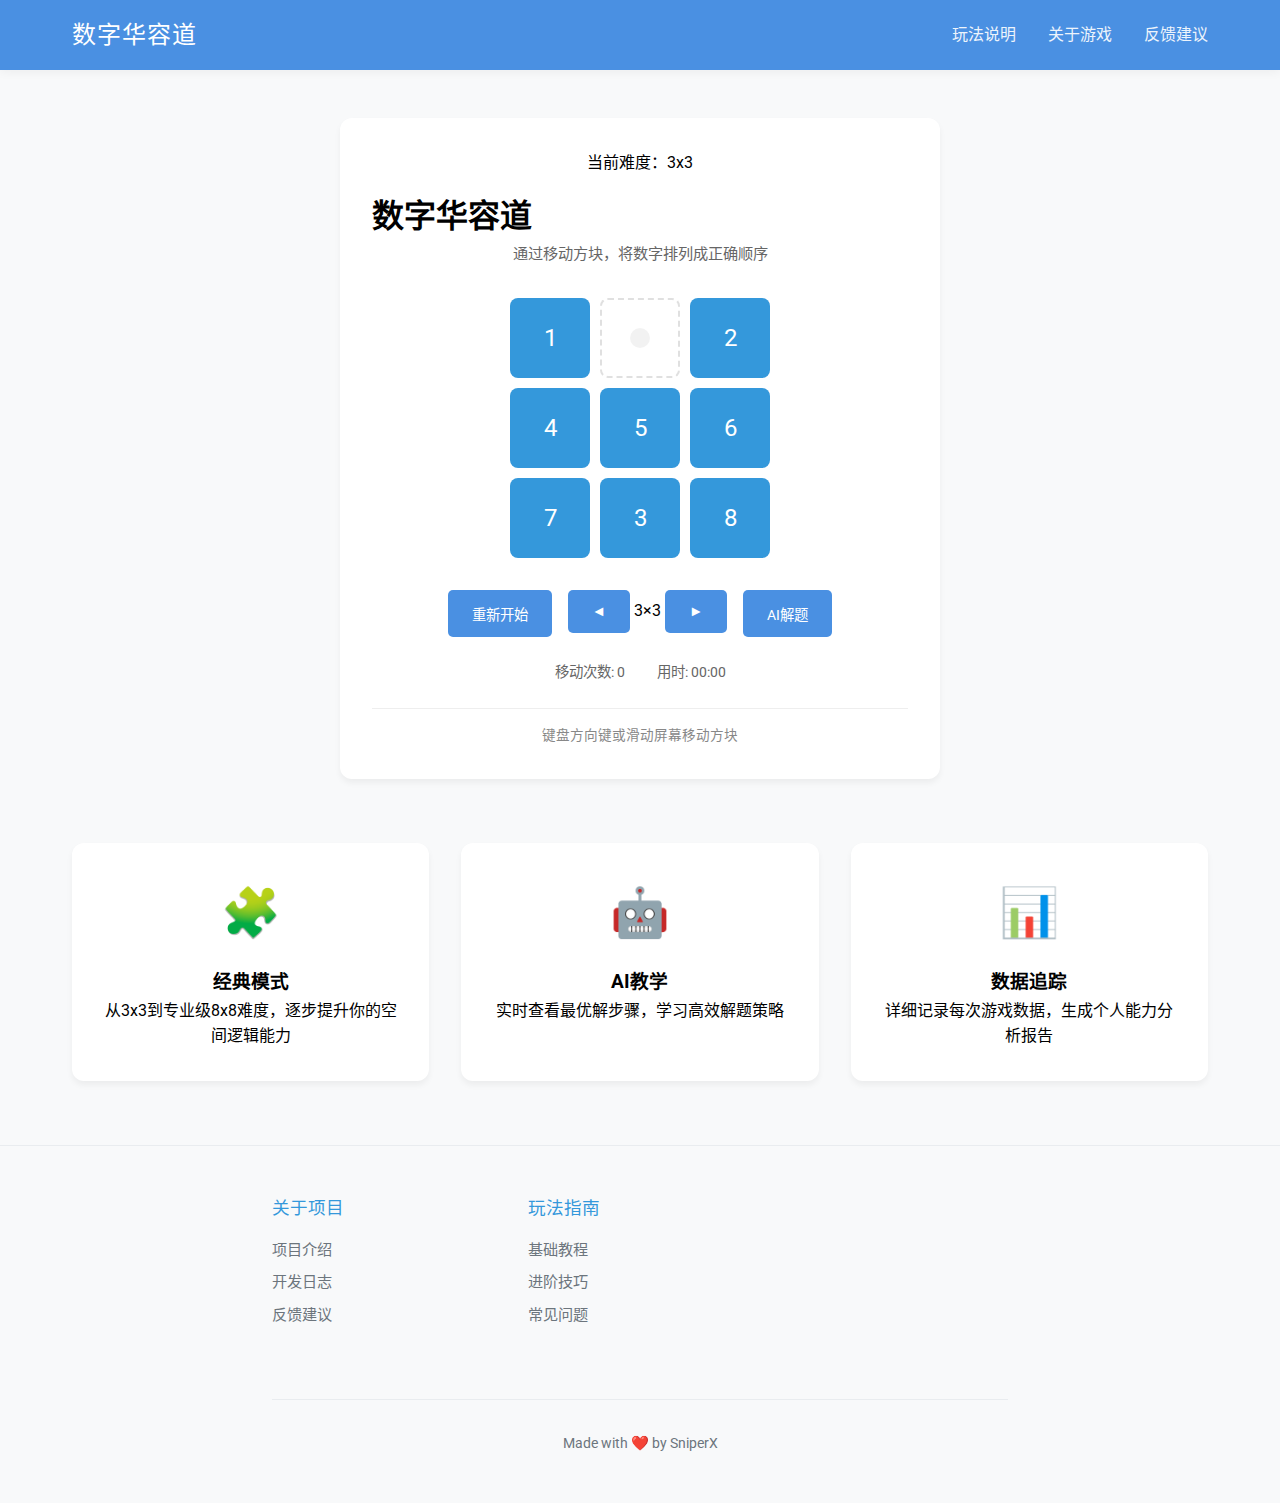
==== commit 1d6d7647: "在index.html中添加Google Analytics跟踪代码，以便进行网站流量分析" ====
--- a/index.html
+++ b/index.html
@@ -1,6 +1,15 @@
 <!DOCTYPE html>
 <html lang="zh-CN">
 <head>
+    <!-- Google tag (gtag.js) -->
+    <script async src="https://www.googletagmanager.com/gtag/js?id=G-KX230B39FV"></script>
+    <script>
+        window.dataLayer = window.dataLayer || [];
+        function gtag(){dataLayer.push(arguments);}
+        gtag('js', new Date());
+
+        gtag('config', 'G-KX230B39FV');
+    </script>
     <meta charset="UTF-8">
     <meta name="google-adsense-account" content="ca-pub-9245714228354292">
     <meta name="viewport" content="width=device-width, initial-scale=1.0">
